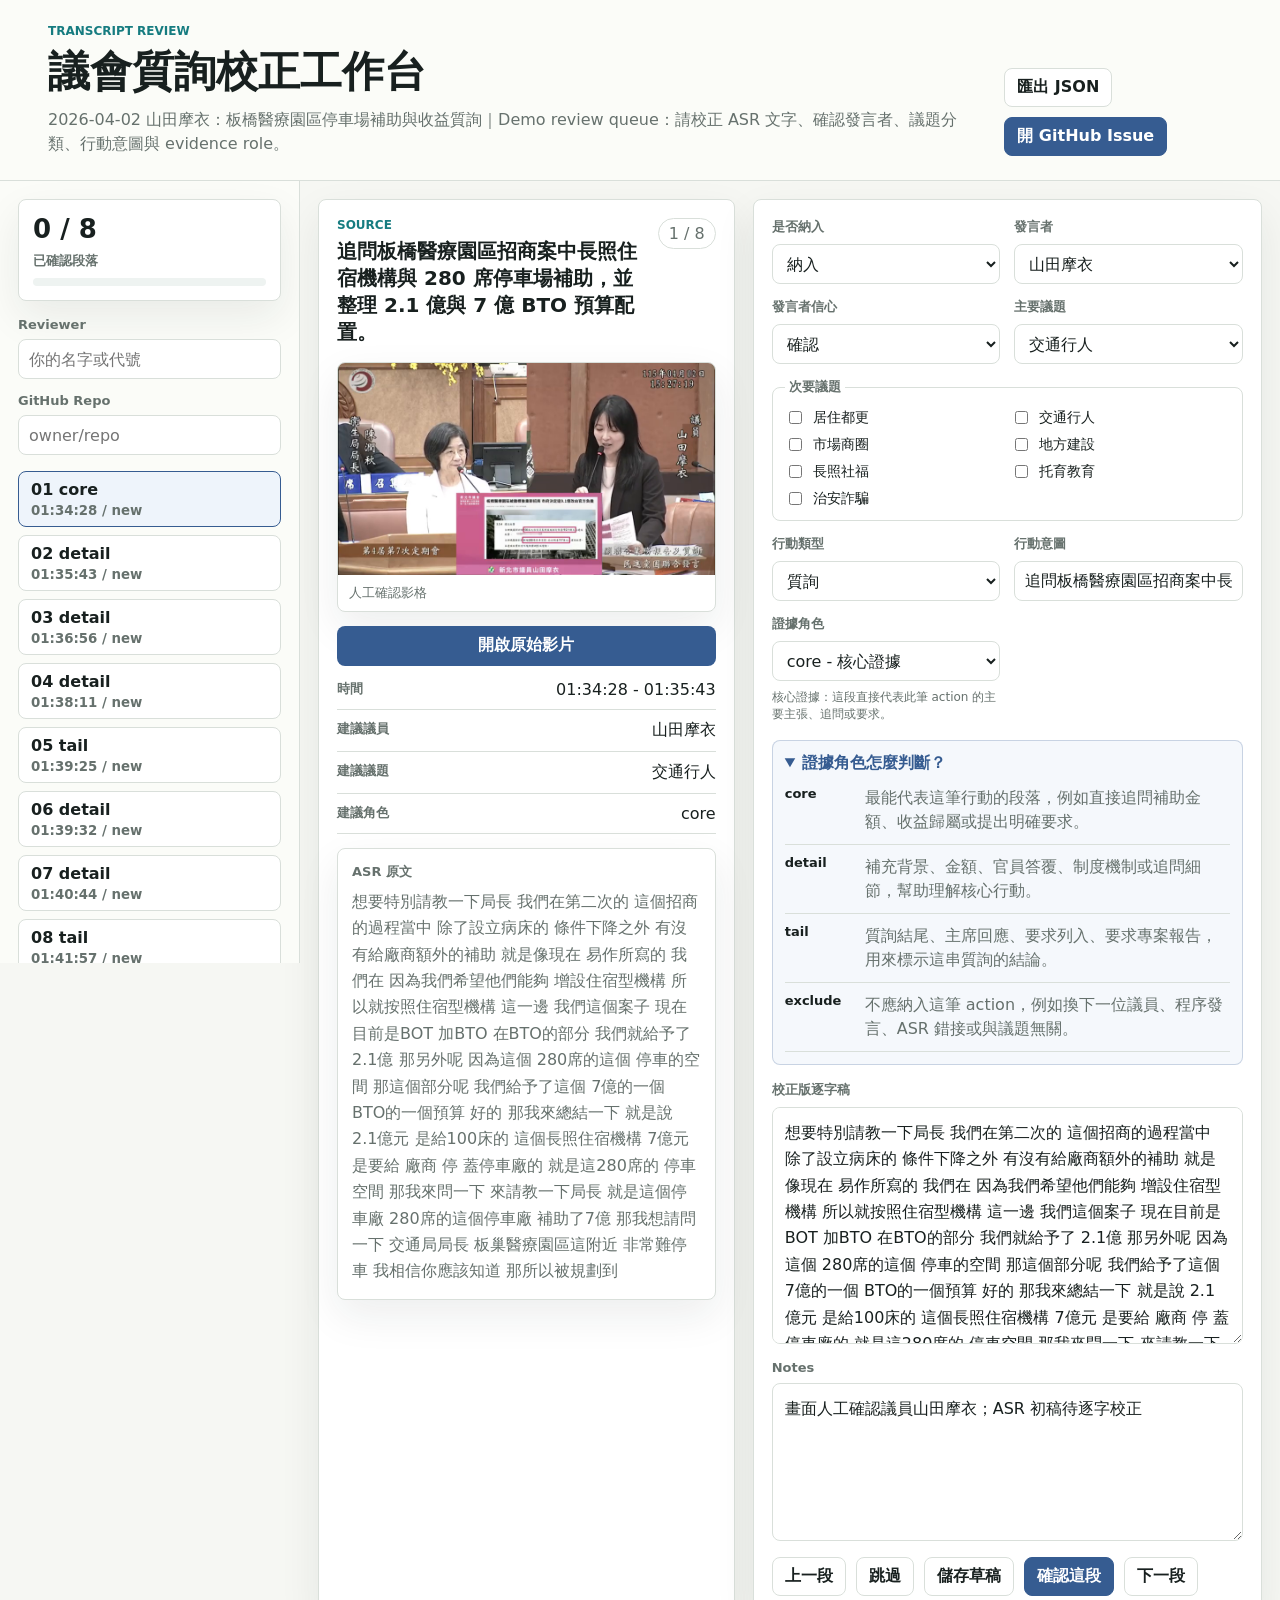
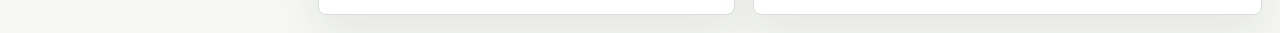
==== viewer/reviewer/review.html @ 39107750 "Prepare GitHub Pages demo" ====
<!doctype html>
<html lang="zh-Hant">
  <head>
    <meta charset="utf-8" />
    <meta name="viewport" content="width=device-width, initial-scale=1" />
    <title>議會質詢校正工作台</title>
    <link rel="stylesheet" href="./review.css" />
  </head>
  <body>
    <header class="review-header">
      <div>
        <p class="eyebrow">Transcript Review</p>
        <h1>議會質詢校正工作台</h1>
        <p id="queueMeta" class="meta-line">載入校正任務中...</p>
      </div>
      <div class="header-actions">
        <button id="exportJson" type="button">匯出 JSON</button>
        <button id="openIssue" type="button">開 GitHub Issue</button>
      </div>
    </header>

    <main class="review-shell">
      <aside class="queue-panel">
        <div class="progress-card">
          <strong id="progressText">0 / 0</strong>
          <span>已確認段落</span>
          <div class="progress-bar"><span id="progressBar"></span></div>
        </div>
        <label class="field-label" for="reviewerName">Reviewer</label>
        <input id="reviewerName" placeholder="你的名字或代號" />
        <label class="field-label" for="githubRepo">GitHub Repo</label>
        <input id="githubRepo" placeholder="owner/repo" />
        <div id="queueList" class="queue-list"></div>
      </aside>

      <section class="workbench" aria-label="校正表單">
        <section class="source-panel">
          <div class="section-heading">
            <div>
              <p class="eyebrow">Source</p>
              <h2 id="itemTitle">--</h2>
            </div>
            <span id="itemCounter" class="pill">--</span>
          </div>
          <div class="evidence-grid">
            <figure class="frame-card">
              <img id="evidenceFrame" alt="質詢影格" />
              <figcaption id="frameCaption">影格</figcaption>
            </figure>
            <div class="source-details">
              <a id="sourceLink" class="source-button" target="_blank" rel="noreferrer">開啟原始影片</a>
              <dl>
                <div>
                  <dt>時間</dt>
                  <dd id="timeRange">--</dd>
                </div>
                <div>
                  <dt>建議議員</dt>
                  <dd id="suggestedSpeaker">--</dd>
                </div>
                <div>
                  <dt>建議議題</dt>
                  <dd id="suggestedIssue">--</dd>
                </div>
                <div>
                  <dt>建議角色</dt>
                  <dd id="suggestedRole">--</dd>
                </div>
              </dl>
            </div>
          </div>
          <div class="asr-card">
            <div class="mini-heading">ASR 原文</div>
            <p id="asrText"></p>
          </div>
        </section>

        <section class="form-panel">
          <div class="form-grid">
            <label>
              <span>是否納入</span>
              <select id="includeStatus">
                <option value="include">納入</option>
                <option value="exclude">排除</option>
                <option value="uncertain">不確定</option>
              </select>
            </label>
            <label>
              <span>發言者</span>
              <select id="speakerId"></select>
            </label>
            <label>
              <span>發言者信心</span>
              <select id="speakerConfidence">
                <option value="confirmed">確認</option>
                <option value="likely">大致可信</option>
                <option value="uncertain">不確定</option>
              </select>
            </label>
            <label>
              <span>主要議題</span>
              <select id="primaryIssue"></select>
            </label>
            <fieldset>
              <legend>次要議題</legend>
              <div id="secondaryIssues" class="checkbox-grid"></div>
            </fieldset>
            <label>
              <span>行動類型</span>
              <select id="actionType">
                <option value="質詢">質詢</option>
                <option value="要求改善">要求改善</option>
                <option value="要求專案報告">要求專案報告</option>
                <option value="索取資料">索取資料</option>
                <option value="追蹤承諾">追蹤承諾</option>
                <option value="非行動">非行動</option>
              </select>
            </label>
            <label>
              <span>行動意圖</span>
              <input id="actionIntent" placeholder="例如：要求專案報告、追問收益歸屬" />
            </label>
            <label>
              <span>證據角色</span>
              <select id="evidenceRole">
                <option value="core">core - 核心證據</option>
                <option value="detail">detail - 補充細節</option>
                <option value="tail">tail - 收尾結論</option>
                <option value="exclude">exclude - 排除</option>
              </select>
              <small id="evidenceRoleHelp" class="field-help"></small>
            </label>
          </div>

          <details class="role-guide" open>
            <summary>證據角色怎麼判斷？</summary>
            <dl>
              <div>
                <dt>core</dt>
                <dd>最能代表這筆行動的段落，例如直接追問補助金額、收益歸屬或提出明確要求。</dd>
              </div>
              <div>
                <dt>detail</dt>
                <dd>補充背景、金額、官員答覆、制度機制或追問細節，幫助理解核心行動。</dd>
              </div>
              <div>
                <dt>tail</dt>
                <dd>質詢結尾、主席回應、要求列入、要求專案報告，用來標示這串質詢的結論。</dd>
              </div>
              <div>
                <dt>exclude</dt>
                <dd>不應納入這筆 action，例如換下一位議員、程序發言、ASR 錯接或與議題無關。</dd>
              </div>
            </dl>
          </details>

          <label class="textarea-label">
            <span>校正版逐字稿</span>
            <textarea id="correctedText" rows="8"></textarea>
          </label>
          <label class="textarea-label">
            <span>Notes</span>
            <textarea id="reviewNotes" rows="5" placeholder="請寫分類理由、疑義、是否需二次確認"></textarea>
          </label>

          <div class="form-actions">
            <button id="prevItem" type="button">上一段</button>
            <button id="skipItem" type="button">跳過</button>
            <button id="saveDraft" type="button">儲存草稿</button>
            <button id="confirmItem" class="primary" type="button">確認這段</button>
            <button id="nextItem" type="button">下一段</button>
          </div>
        </section>
      </section>
    </main>

    <script src="../data.js"></script>
    <script src="./review.js"></script>
  </body>
</html>
---- viewer/reviewer/review.css ----
:root {
  color-scheme: light;
  --bg: #f6f7f3;
  --surface: #ffffff;
  --surface-2: #eef3f1;
  --ink: #18201f;
  --muted: #66716d;
  --line: #d9dfda;
  --teal: #167c80;
  --blue: #365c91;
  --gold: #c98921;
  --green: #2f7d4f;
  --shadow: 0 16px 40px rgba(31, 43, 40, 0.08);
}

* {
  box-sizing: border-box;
}

body {
  margin: 0;
  background: var(--bg);
  color: var(--ink);
  font-family:
    Inter, ui-sans-serif, system-ui, -apple-system, BlinkMacSystemFont,
    "Segoe UI", "Noto Sans TC", sans-serif;
}

button,
input,
select,
textarea {
  font: inherit;
}

button {
  min-height: 38px;
  padding: 8px 12px;
  border: 1px solid var(--line);
  border-radius: 8px;
  background: var(--surface);
  color: var(--ink);
  cursor: pointer;
  font-weight: 780;
}

button:hover,
button:focus-visible {
  outline: 2px solid rgba(54, 92, 145, 0.28);
  outline-offset: 2px;
}

.primary,
.header-actions button:last-child {
  border-color: var(--blue);
  background: var(--blue);
  color: #fff;
}

.review-header {
  display: flex;
  align-items: end;
  justify-content: space-between;
  gap: 24px;
  padding: 24px clamp(18px, 4vw, 48px);
  border-bottom: 1px solid var(--line);
  background: #fbfcf8;
}

h1,
h2,
p {
  margin: 0;
}

h1 {
  font-size: clamp(26px, 4vw, 42px);
  letter-spacing: 0;
}

h2 {
  font-size: 20px;
  letter-spacing: 0;
}

.eyebrow {
  margin-bottom: 6px;
  color: var(--teal);
  font-size: 12px;
  font-weight: 850;
  letter-spacing: 0;
  text-transform: uppercase;
}

.meta-line {
  margin-top: 8px;
  color: var(--muted);
  line-height: 1.5;
}

.header-actions,
.form-actions {
  display: flex;
  flex-wrap: wrap;
  gap: 10px;
}

.review-shell {
  display: grid;
  grid-template-columns: 300px minmax(0, 1fr);
  min-height: calc(100vh - 118px);
}

.queue-panel {
  position: sticky;
  top: 0;
  align-self: start;
  height: calc(100vh - 118px);
  overflow: auto;
  padding: 18px;
  border-right: 1px solid var(--line);
  background: #fbfcf8;
}

.progress-card,
.source-panel,
.form-panel,
.asr-card,
.frame-card {
  border: 1px solid var(--line);
  border-radius: 8px;
  background: var(--surface);
  box-shadow: var(--shadow);
}

.progress-card {
  display: grid;
  gap: 8px;
  padding: 14px;
  margin-bottom: 16px;
}

.progress-card strong {
  font-size: 26px;
}

.progress-card span,
.field-label,
label span,
legend,
dt,
.mini-heading {
  color: var(--muted);
  font-size: 13px;
  font-weight: 800;
}

.field-help {
  color: var(--muted);
  font-size: 12px;
  line-height: 1.45;
}

.progress-bar {
  height: 8px;
  overflow: hidden;
  border-radius: 999px;
  background: var(--surface-2);
}

.progress-bar span {
  display: block;
  width: 0%;
  height: 100%;
  background: var(--green);
}

.field-label {
  display: block;
  margin: 14px 0 7px;
}

input,
select,
textarea {
  width: 100%;
  border: 1px solid var(--line);
  border-radius: 8px;
  background: #fff;
  color: var(--ink);
}

input,
select {
  min-height: 40px;
  padding: 8px 10px;
}

textarea {
  padding: 12px;
  line-height: 1.65;
  resize: vertical;
}

.queue-list {
  display: grid;
  gap: 8px;
  margin-top: 16px;
}

.queue-item {
  display: grid;
  gap: 4px;
  width: 100%;
  text-align: left;
}

.queue-item.active {
  border-color: var(--blue);
  background: #eef4fb;
}

.queue-item.done {
  border-color: rgba(47, 125, 79, 0.42);
}

.queue-item small {
  color: var(--muted);
}

.workbench {
  display: grid;
  grid-template-columns: minmax(320px, 0.9fr) minmax(380px, 1.1fr);
  gap: 18px;
  padding: 18px;
  min-width: 0;
}

.source-panel,
.form-panel {
  padding: 18px;
  min-width: 0;
}

.section-heading {
  display: flex;
  align-items: start;
  justify-content: space-between;
  gap: 14px;
  margin-bottom: 16px;
}

.pill {
  display: inline-flex;
  min-height: 30px;
  align-items: center;
  border: 1px solid var(--line);
  border-radius: 999px;
  padding: 5px 10px;
  color: var(--muted);
  white-space: nowrap;
}

.evidence-grid {
  display: grid;
  grid-template-columns: minmax(0, 1fr);
  gap: 14px;
}

.frame-card {
  margin: 0;
  overflow: hidden;
}

.frame-card img {
  display: block;
  width: 100%;
  aspect-ratio: 16 / 9;
  object-fit: cover;
  background: var(--surface-2);
}

.frame-card figcaption {
  padding: 9px 11px;
  color: var(--muted);
  font-size: 13px;
}

.source-details {
  display: grid;
  gap: 14px;
}

.source-button {
  display: inline-flex;
  align-items: center;
  justify-content: center;
  min-height: 40px;
  border-radius: 8px;
  background: var(--blue);
  color: #fff;
  font-weight: 850;
  text-decoration: none;
}

dl {
  display: grid;
  gap: 10px;
  margin: 0;
}

dl div {
  display: flex;
  justify-content: space-between;
  gap: 16px;
  padding-bottom: 10px;
  border-bottom: 1px solid var(--line);
}

dd {
  margin: 0;
  text-align: right;
}

.asr-card {
  margin-top: 14px;
  padding: 14px;
}

#asrText {
  margin-top: 8px;
  color: var(--muted);
  line-height: 1.65;
}

.form-grid {
  display: grid;
  grid-template-columns: repeat(2, minmax(0, 1fr));
  gap: 14px;
}

label,
fieldset,
.textarea-label {
  display: grid;
  gap: 8px;
}

fieldset {
  grid-column: 1 / -1;
  margin: 0;
  padding: 12px;
  border: 1px solid var(--line);
  border-radius: 8px;
}

legend {
  padding: 0 4px;
}

.checkbox-grid {
  display: grid;
  grid-template-columns: repeat(2, minmax(0, 1fr));
  gap: 8px;
}

.checkbox-grid label {
  display: flex;
  align-items: center;
  gap: 8px;
  color: var(--ink);
  font-size: 14px;
}

.checkbox-grid input {
  width: auto;
  min-height: 0;
}

.textarea-label {
  margin-top: 16px;
}

.role-guide {
  margin-top: 16px;
  padding: 12px;
  border: 1px solid rgba(54, 92, 145, 0.24);
  border-radius: 8px;
  background: #f5f8fc;
}

.role-guide summary {
  color: var(--blue);
  cursor: pointer;
  font-weight: 850;
}

.role-guide dl {
  margin-top: 12px;
}

.role-guide dl div {
  align-items: start;
}

.role-guide dt {
  flex: 0 0 64px;
  color: var(--ink);
}

.role-guide dd {
  color: var(--muted);
  line-height: 1.5;
  text-align: left;
}

.form-actions {
  margin-top: 16px;
}

@media (max-width: 980px) {
  .review-header,
  .review-shell,
  .workbench {
    display: block;
  }

  .queue-panel {
    position: static;
    height: auto;
    border-right: 0;
    border-bottom: 1px solid var(--line);
  }

  .workbench {
    padding: 14px;
  }

  .form-panel {
    margin-top: 14px;
  }
}
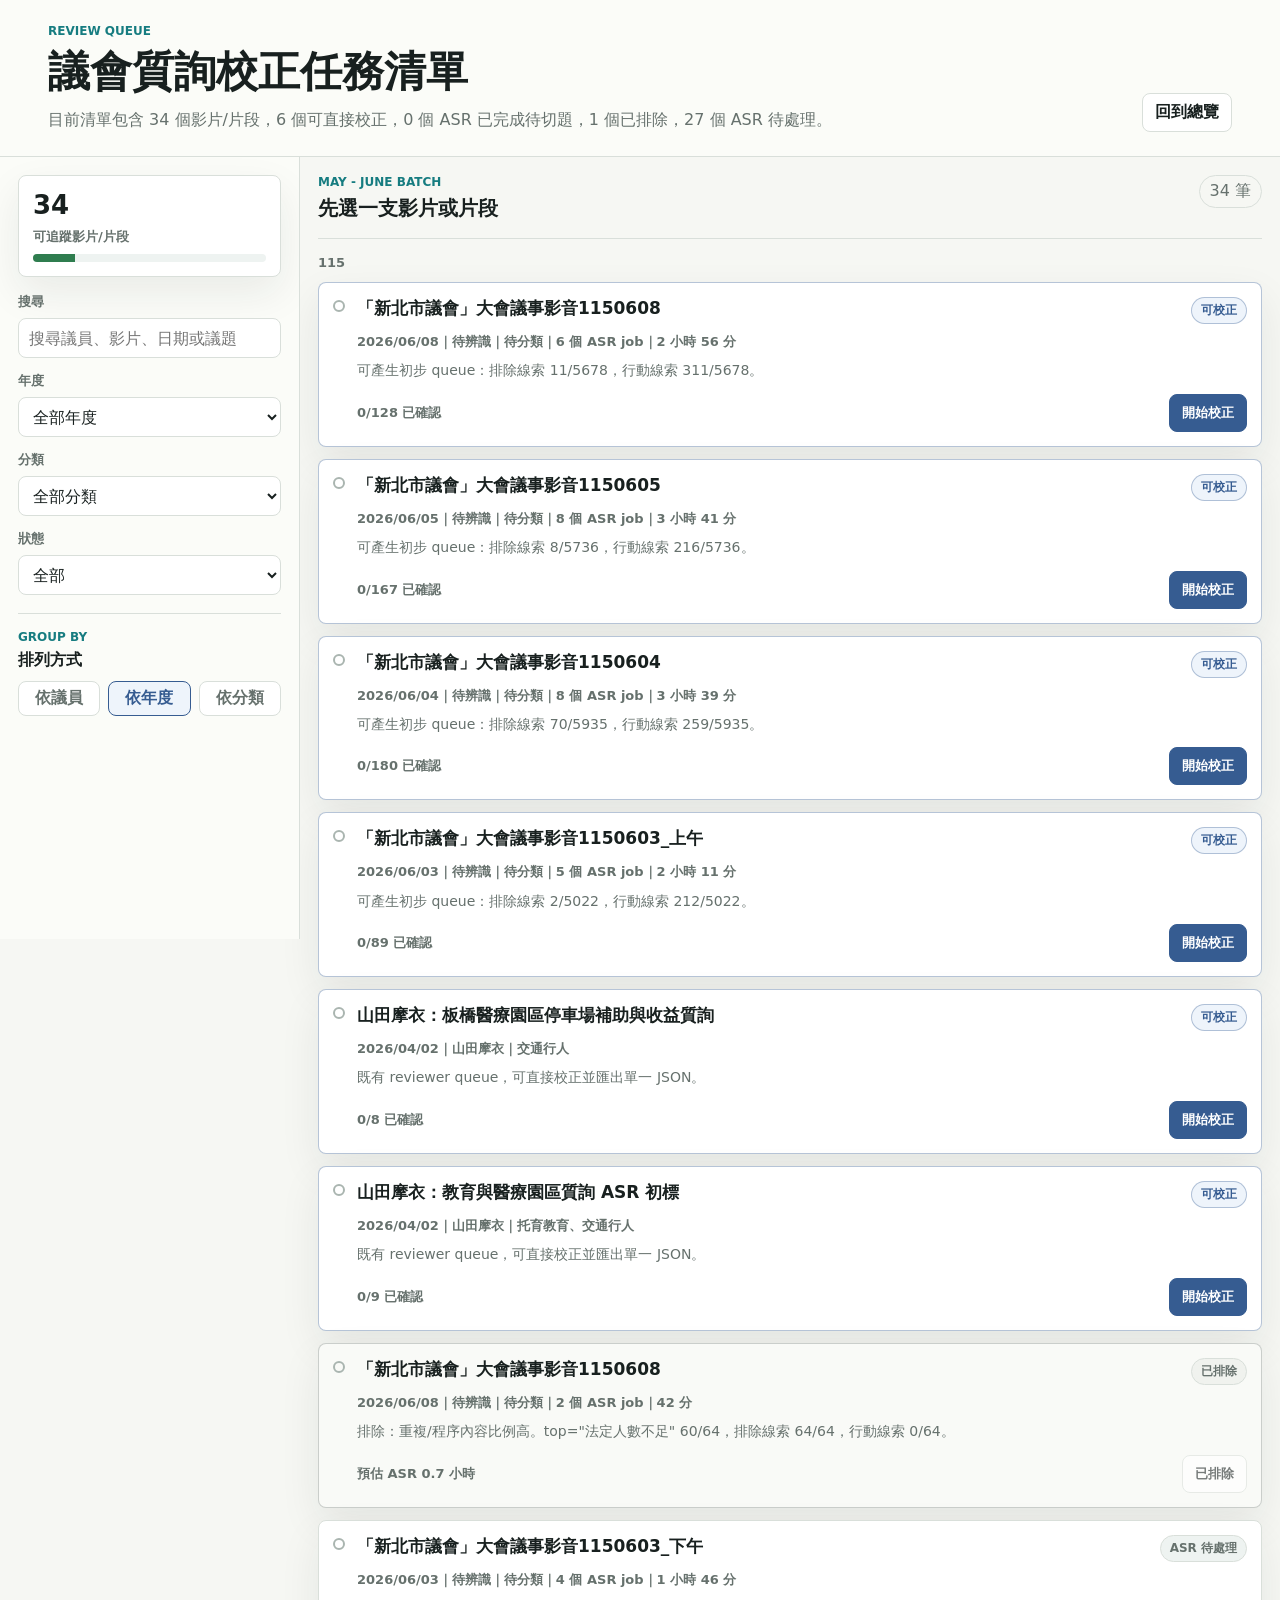
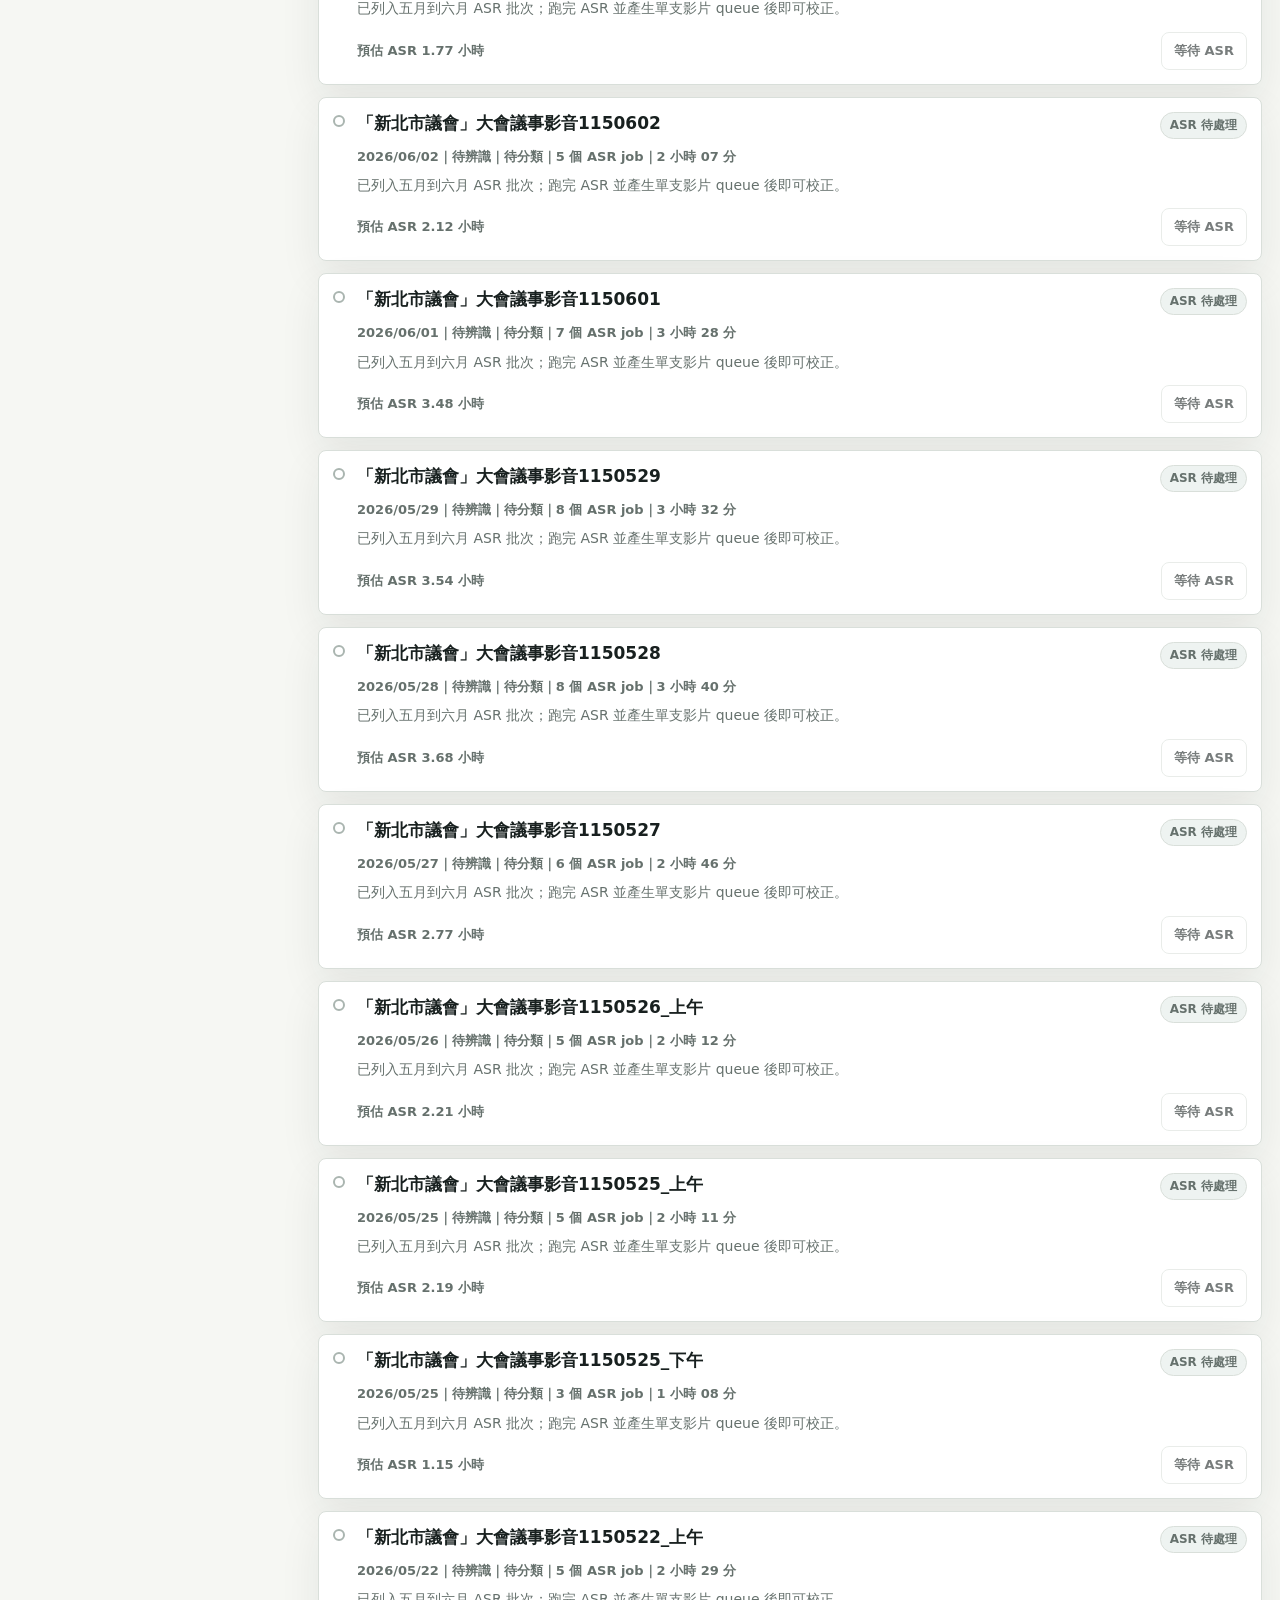
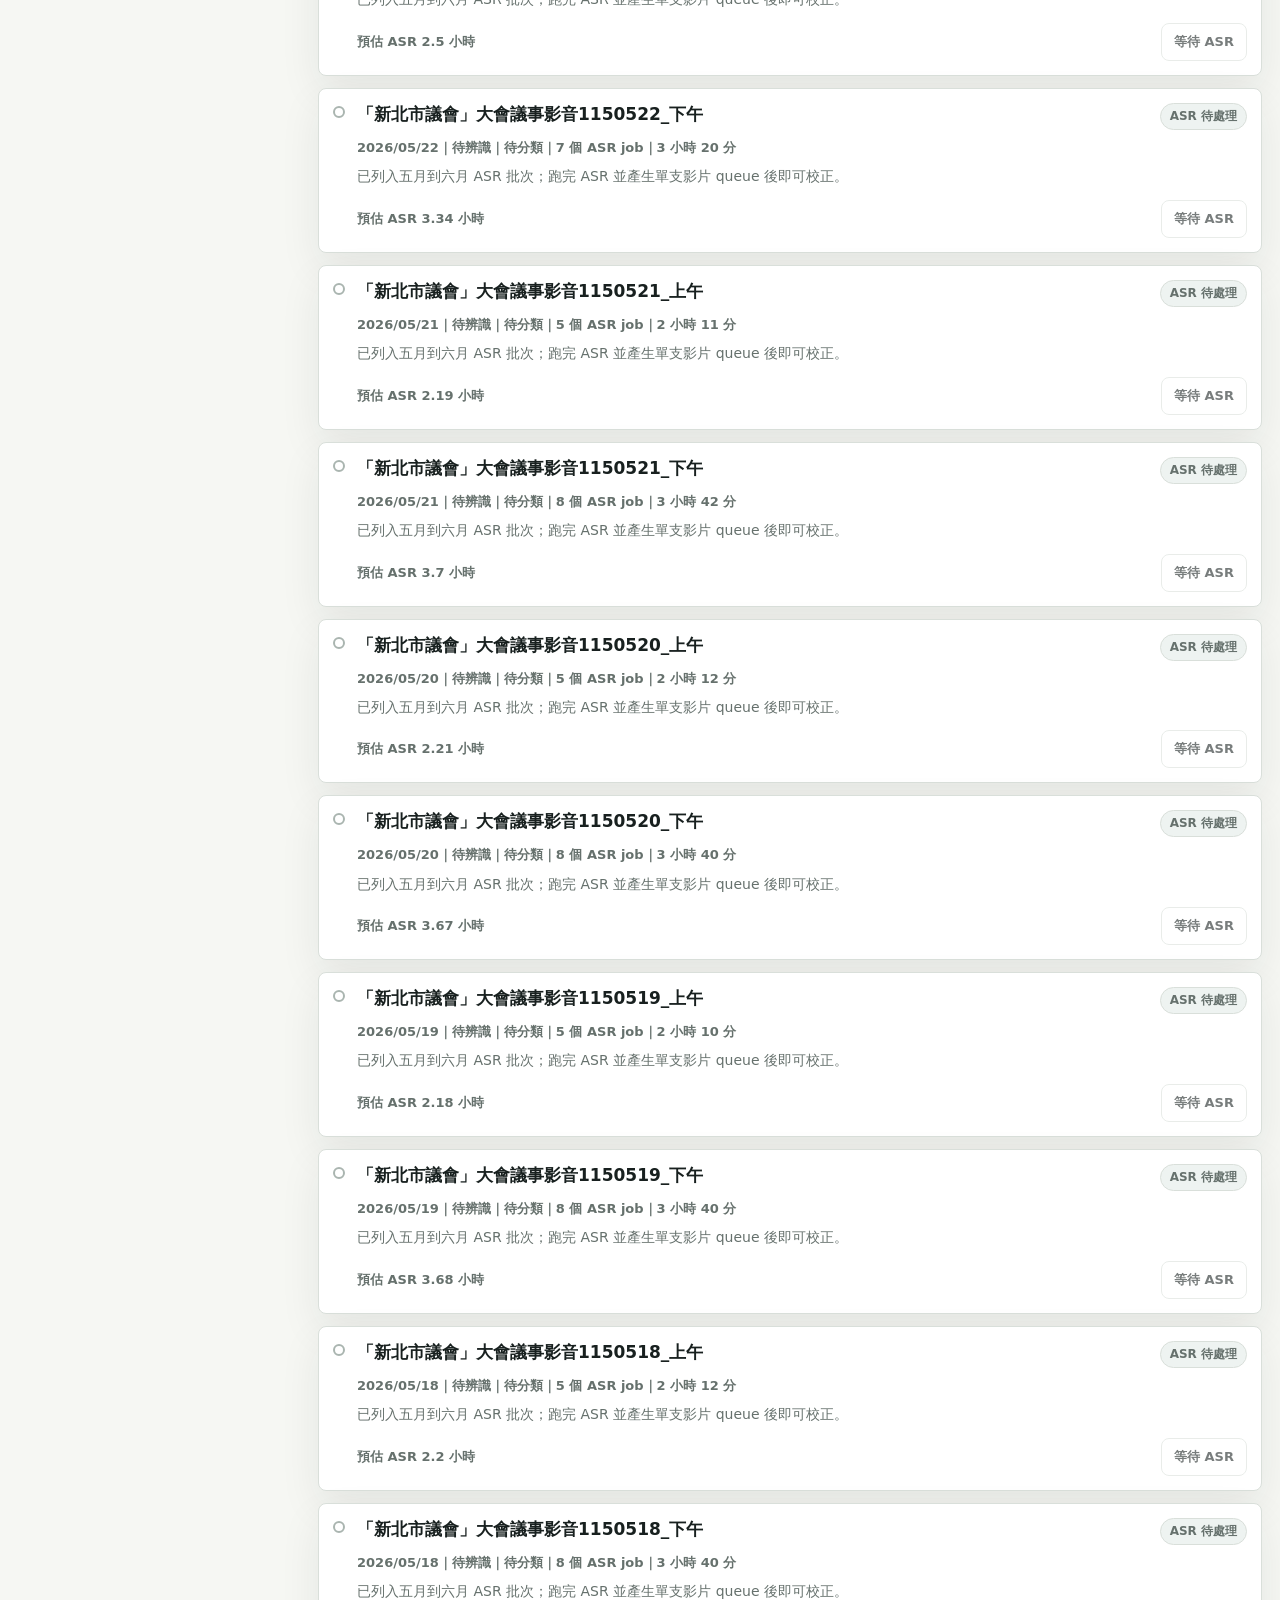
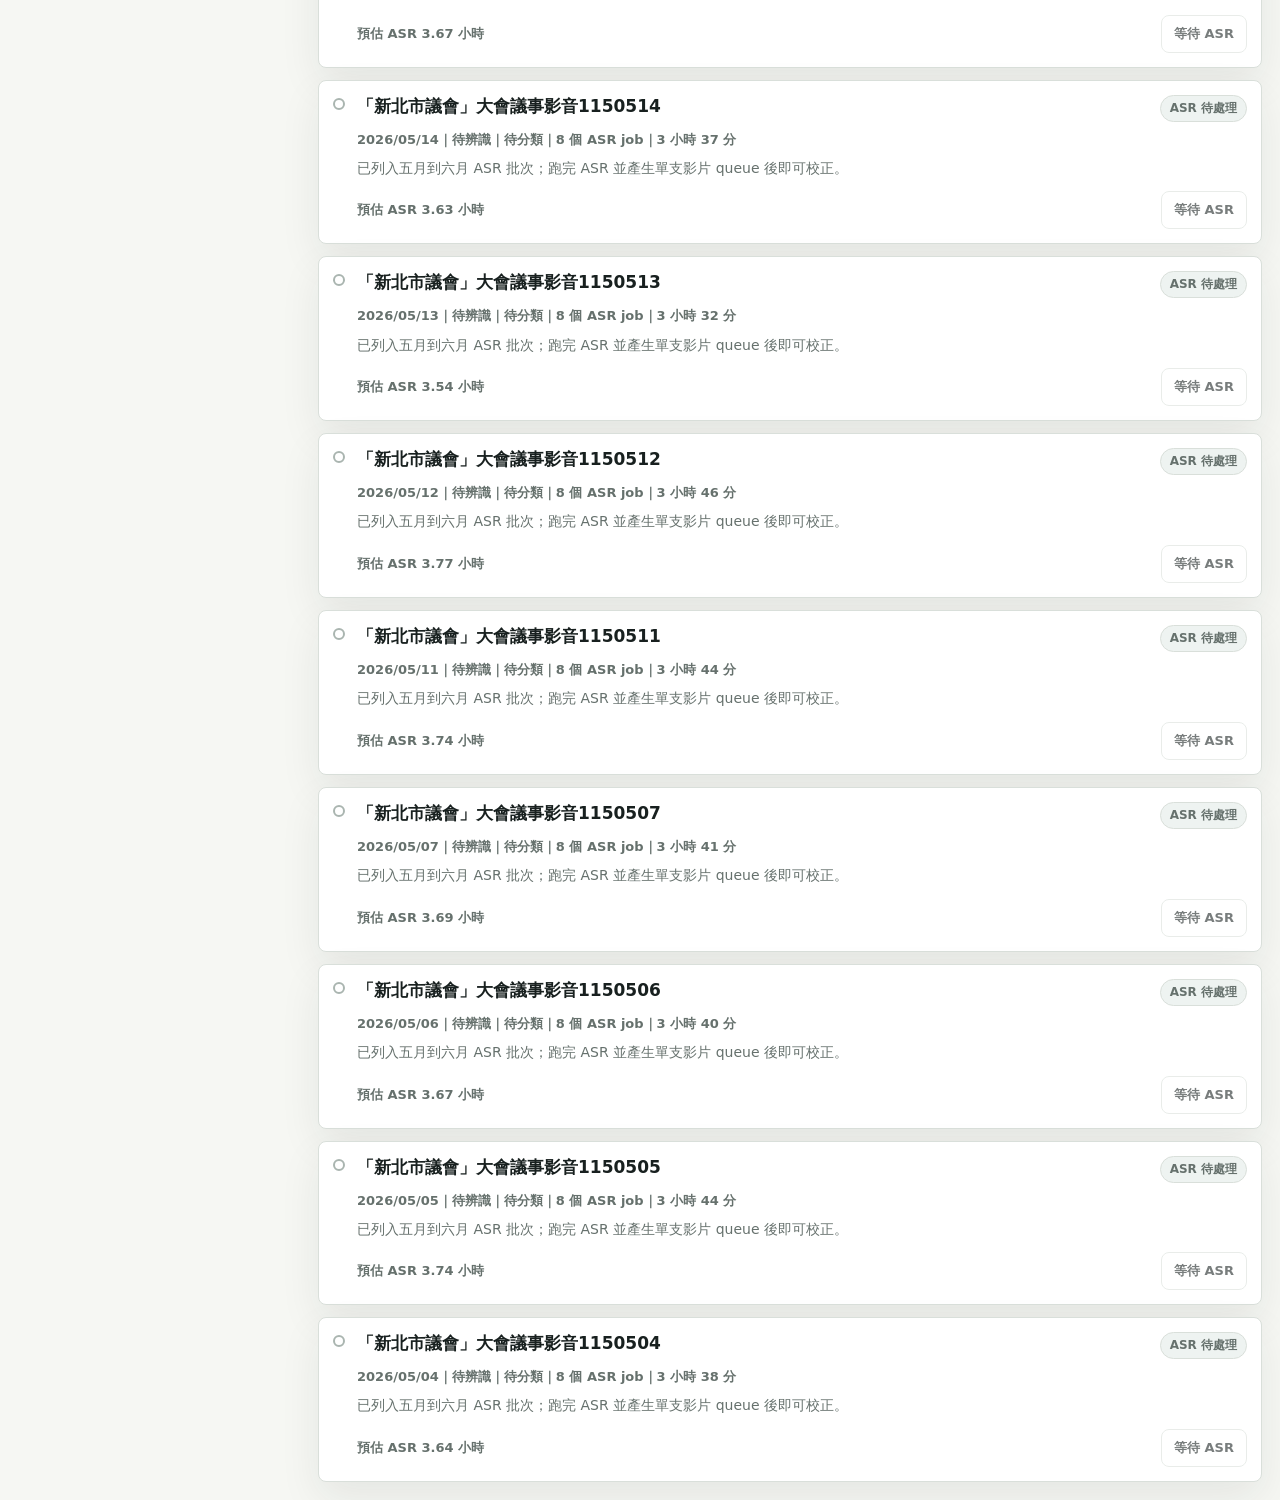
==== commit 9e9c67f2: "Add ASR reviewer workflow" ====
--- a/viewer/reviewer/review.html
+++ b/viewer/reviewer/review.html
@@ -3,178 +3,74 @@
   <head>
     <meta charset="utf-8" />
     <meta name="viewport" content="width=device-width, initial-scale=1" />
-    <title>議會質詢校正工作台</title>
+    <title>議會質詢校正任務清單</title>
     <link rel="stylesheet" href="./review.css" />
   </head>
   <body>
     <header class="review-header">
       <div>
-        <p class="eyebrow">Transcript Review</p>
-        <h1>議會質詢校正工作台</h1>
-        <p id="queueMeta" class="meta-line">載入校正任務中...</p>
+        <p class="eyebrow">Review Queue</p>
+        <h1>議會質詢校正任務清單</h1>
+        <p id="reviewHomeMeta" class="meta-line">載入影片與片段清單中...</p>
       </div>
       <div class="header-actions">
-        <button id="exportJson" type="button">匯出 JSON</button>
-        <button id="openIssue" type="button">開 GitHub Issue</button>
+        <a class="back-link" href="../index.html">回到總覽</a>
       </div>
     </header>
 
-    <main class="review-shell">
-      <aside class="queue-panel">
+    <main class="review-home-shell">
+      <aside class="review-home-panel">
         <div class="progress-card">
-          <strong id="progressText">0 / 0</strong>
-          <span>已確認段落</span>
-          <div class="progress-bar"><span id="progressBar"></span></div>
+          <strong id="targetCount">0</strong>
+          <span>可追蹤影片/片段</span>
+          <div class="progress-bar"><span id="readyBar"></span></div>
         </div>
-        <label class="field-label" for="reviewerName">Reviewer</label>
-        <input id="reviewerName" placeholder="你的名字或代號" />
-        <label class="field-label" for="githubRepo">GitHub Repo</label>
-        <input id="githubRepo" placeholder="owner/repo" />
-        <div id="queueList" class="queue-list"></div>
+
+        <label class="field-label" for="targetSearch">搜尋</label>
+        <input id="targetSearch" placeholder="搜尋議員、影片、日期或議題" />
+
+        <label class="field-label" for="yearFilter">年度</label>
+        <select id="yearFilter"></select>
+
+        <label class="field-label" for="issueFilter">分類</label>
+        <select id="issueFilter"></select>
+
+        <label class="field-label" for="statusFilter">狀態</label>
+        <select id="statusFilter">
+          <option value="all">全部</option>
+          <option value="ready">可校正</option>
+          <option value="draft">進行中</option>
+          <option value="done">已審閱</option>
+          <option value="excluded">已排除</option>
+          <option value="asr_waiting">ASR 待處理</option>
+        </select>
+
+        <section class="task-panel" aria-label="清單分組">
+          <div class="task-heading">
+            <p class="eyebrow">Group By</p>
+            <h2>排列方式</h2>
+          </div>
+          <div class="task-tabs three-tabs" role="group" aria-label="任務分組">
+            <button id="homeGroupByCouncilor" type="button">依議員</button>
+            <button id="homeGroupByYear" class="active" type="button">依年度</button>
+            <button id="homeGroupByIssue" type="button">依分類</button>
+          </div>
+        </section>
       </aside>
 
-      <section class="workbench" aria-label="校正表單">
-        <section class="source-panel">
-          <div class="section-heading">
-            <div>
-              <p class="eyebrow">Source</p>
-              <h2 id="itemTitle">--</h2>
-            </div>
-            <span id="itemCounter" class="pill">--</span>
+      <section class="target-workbench" aria-label="影片片段清單">
+        <div class="target-heading">
+          <div>
+            <p class="eyebrow">May - June Batch</p>
+            <h2>先選一支影片或片段</h2>
           </div>
-          <div class="evidence-grid">
-            <figure class="frame-card">
-              <img id="evidenceFrame" alt="質詢影格" />
-              <figcaption id="frameCaption">影格</figcaption>
-            </figure>
-            <div class="source-details">
-              <a id="sourceLink" class="source-button" target="_blank" rel="noreferrer">開啟原始影片</a>
-              <dl>
-                <div>
-                  <dt>時間</dt>
-                  <dd id="timeRange">--</dd>
-                </div>
-                <div>
-                  <dt>建議議員</dt>
-                  <dd id="suggestedSpeaker">--</dd>
-                </div>
-                <div>
-                  <dt>建議議題</dt>
-                  <dd id="suggestedIssue">--</dd>
-                </div>
-                <div>
-                  <dt>建議角色</dt>
-                  <dd id="suggestedRole">--</dd>
-                </div>
-              </dl>
-            </div>
-          </div>
-          <div class="asr-card">
-            <div class="mini-heading">ASR 原文</div>
-            <p id="asrText"></p>
-          </div>
-        </section>
-
-        <section class="form-panel">
-          <div class="form-grid">
-            <label>
-              <span>是否納入</span>
-              <select id="includeStatus">
-                <option value="include">納入</option>
-                <option value="exclude">排除</option>
-                <option value="uncertain">不確定</option>
-              </select>
-            </label>
-            <label>
-              <span>發言者</span>
-              <select id="speakerId"></select>
-            </label>
-            <label>
-              <span>發言者信心</span>
-              <select id="speakerConfidence">
-                <option value="confirmed">確認</option>
-                <option value="likely">大致可信</option>
-                <option value="uncertain">不確定</option>
-              </select>
-            </label>
-            <label>
-              <span>主要議題</span>
-              <select id="primaryIssue"></select>
-            </label>
-            <fieldset>
-              <legend>次要議題</legend>
-              <div id="secondaryIssues" class="checkbox-grid"></div>
-            </fieldset>
-            <label>
-              <span>行動類型</span>
-              <select id="actionType">
-                <option value="質詢">質詢</option>
-                <option value="要求改善">要求改善</option>
-                <option value="要求專案報告">要求專案報告</option>
-                <option value="索取資料">索取資料</option>
-                <option value="追蹤承諾">追蹤承諾</option>
-                <option value="非行動">非行動</option>
-              </select>
-            </label>
-            <label>
-              <span>行動意圖</span>
-              <input id="actionIntent" placeholder="例如：要求專案報告、追問收益歸屬" />
-            </label>
-            <label>
-              <span>證據角色</span>
-              <select id="evidenceRole">
-                <option value="core">core - 核心證據</option>
-                <option value="detail">detail - 補充細節</option>
-                <option value="tail">tail - 收尾結論</option>
-                <option value="exclude">exclude - 排除</option>
-              </select>
-              <small id="evidenceRoleHelp" class="field-help"></small>
-            </label>
-          </div>
-
-          <details class="role-guide" open>
-            <summary>證據角色怎麼判斷？</summary>
-            <dl>
-              <div>
-                <dt>core</dt>
-                <dd>最能代表這筆行動的段落，例如直接追問補助金額、收益歸屬或提出明確要求。</dd>
-              </div>
-              <div>
-                <dt>detail</dt>
-                <dd>補充背景、金額、官員答覆、制度機制或追問細節，幫助理解核心行動。</dd>
-              </div>
-              <div>
-                <dt>tail</dt>
-                <dd>質詢結尾、主席回應、要求列入、要求專案報告，用來標示這串質詢的結論。</dd>
-              </div>
-              <div>
-                <dt>exclude</dt>
-                <dd>不應納入這筆 action，例如換下一位議員、程序發言、ASR 錯接或與議題無關。</dd>
-              </div>
-            </dl>
-          </details>
-
-          <label class="textarea-label">
-            <span>校正版逐字稿</span>
-            <textarea id="correctedText" rows="8"></textarea>
-          </label>
-          <label class="textarea-label">
-            <span>Notes</span>
-            <textarea id="reviewNotes" rows="5" placeholder="請寫分類理由、疑義、是否需二次確認"></textarea>
-          </label>
-
-          <div class="form-actions">
-            <button id="prevItem" type="button">上一段</button>
-            <button id="skipItem" type="button">跳過</button>
-            <button id="saveDraft" type="button">儲存草稿</button>
-            <button id="confirmItem" class="primary" type="button">確認這段</button>
-            <button id="nextItem" type="button">下一段</button>
-          </div>
-        </section>
+          <span id="filteredCount" class="pill">--</span>
+        </div>
+        <div id="targetList" class="target-list"></div>
       </section>
     </main>
 
     <script src="../data.js"></script>
-    <script src="./review.js"></script>
+    <script src="./review-home.js"></script>
   </body>
 </html>
--- a/viewer/reviewer/review.css
+++ b/viewer/reviewer/review.css
@@ -44,17 +44,43 @@
   font-weight: 780;
 }
 
+.back-link,
+.target-action {
+  display: inline-flex;
+  min-height: 38px;
+  align-items: center;
+  justify-content: center;
+  border: 1px solid var(--line);
+  border-radius: 8px;
+  padding: 8px 12px;
+  background: var(--surface);
+  color: var(--ink);
+  font-weight: 780;
+  text-decoration: none;
+}
+
 button:hover,
-button:focus-visible {
+button:focus-visible,
+.back-link:hover,
+.back-link:focus-visible,
+.target-action:hover,
+.target-action:focus-visible {
   outline: 2px solid rgba(54, 92, 145, 0.28);
   outline-offset: 2px;
 }
 
 .primary,
-.header-actions button:last-child {
+.header-actions button:last-child,
+.target-action.primary {
   border-color: var(--blue);
   background: var(--blue);
   color: #fff;
+}
+
+button:disabled,
+.target-action[disabled] {
+  cursor: not-allowed;
+  opacity: 0.58;
 }
 
 .review-header {
@@ -126,7 +152,8 @@
 .source-panel,
 .form-panel,
 .asr-card,
-.frame-card {
+.frame-card,
+.video-card {
   border: 1px solid var(--line);
   border-radius: 8px;
   background: var(--surface);
@@ -202,10 +229,181 @@
   resize: vertical;
 }
 
+.reviewer-dialog {
+  width: min(440px, calc(100vw - 32px));
+  border: 1px solid var(--line);
+  border-radius: 10px;
+  padding: 0;
+  background: var(--surface);
+  color: var(--ink);
+  box-shadow: 0 24px 70px rgba(24, 32, 31, 0.22);
+}
+
+.reviewer-dialog::backdrop {
+  background: rgba(24, 32, 31, 0.38);
+}
+
+.reviewer-dialog form {
+  display: grid;
+  gap: 16px;
+  padding: 22px;
+}
+
+.reviewer-dialog h2 {
+  font-size: 22px;
+}
+
+.dialog-copy {
+  color: var(--muted);
+  line-height: 1.55;
+}
+
 .queue-list {
   display: grid;
   gap: 8px;
   margin-top: 16px;
+}
+
+.queue-batch-card {
+  display: grid;
+  gap: 10px;
+  padding: 10px;
+  border: 1px solid rgba(54, 92, 145, 0.24);
+  border-radius: 8px;
+  background: #eef4fb;
+}
+
+.queue-batch-card strong {
+  display: block;
+  color: var(--blue);
+  font-size: 14px;
+}
+
+.queue-batch-card span {
+  display: block;
+  margin-top: 3px;
+  color: var(--muted);
+  font-size: 12px;
+  font-weight: 780;
+  line-height: 1.45;
+}
+
+.queue-batch-actions {
+  display: grid;
+  grid-template-columns: repeat(2, minmax(0, 1fr));
+  gap: 8px;
+}
+
+.queue-batch-actions button {
+  min-height: 34px;
+  padding: 6px 8px;
+}
+
+.queue-batch-items {
+  display: grid;
+  gap: 8px;
+}
+
+.task-panel {
+  margin-top: 18px;
+  padding-top: 16px;
+  border-top: 1px solid var(--line);
+}
+
+.task-heading {
+  margin-bottom: 10px;
+}
+
+.task-heading h2 {
+  font-size: 16px;
+}
+
+.task-tabs {
+  display: grid;
+  grid-template-columns: repeat(2, minmax(0, 1fr));
+  gap: 8px;
+  margin-bottom: 12px;
+}
+
+.task-tabs.three-tabs {
+  grid-template-columns: repeat(3, minmax(0, 1fr));
+}
+
+.task-tabs button {
+  min-height: 34px;
+  padding: 6px 8px;
+  color: var(--muted);
+}
+
+.task-tabs button.active {
+  border-color: var(--blue);
+  background: #eef4fb;
+  color: var(--blue);
+}
+
+.task-list {
+  display: grid;
+  gap: 12px;
+}
+
+.task-group {
+  display: grid;
+  gap: 7px;
+}
+
+.task-group-title {
+  color: var(--muted);
+  font-size: 12px;
+  font-weight: 850;
+}
+
+.task-item {
+  display: grid;
+  grid-template-columns: auto minmax(0, 1fr);
+  gap: 9px;
+  width: 100%;
+  min-height: 0;
+  padding: 9px;
+  text-align: left;
+}
+
+.task-item.active {
+  border-color: var(--blue);
+  background: #eef4fb;
+}
+
+.task-dot {
+  width: 12px;
+  height: 12px;
+  margin-top: 3px;
+  border: 2px solid #aab5b0;
+  border-radius: 999px;
+  background: transparent;
+}
+
+.task-dot.done {
+  border-color: var(--green);
+  background: var(--green);
+}
+
+.task-dot.draft {
+  border-color: var(--gold);
+  background: var(--gold);
+}
+
+.task-title {
+  overflow: hidden;
+  color: var(--ink);
+  font-size: 13px;
+  font-weight: 800;
+  line-height: 1.35;
+  text-overflow: ellipsis;
+}
+
+.task-meta {
+  margin-top: 4px;
+  color: var(--muted);
+  font-size: 12px;
 }
 
 .queue-item {
@@ -234,6 +432,163 @@
   gap: 18px;
   padding: 18px;
   min-width: 0;
+}
+
+.review-home-shell {
+  display: grid;
+  grid-template-columns: 300px minmax(0, 1fr);
+  min-height: calc(100vh - 118px);
+}
+
+.review-home-panel {
+  position: sticky;
+  top: 0;
+  align-self: start;
+  height: calc(100vh - 118px);
+  overflow: auto;
+  padding: 18px;
+  border-right: 1px solid var(--line);
+  background: #fbfcf8;
+}
+
+.target-workbench {
+  padding: 18px;
+  min-width: 0;
+}
+
+.target-heading {
+  display: flex;
+  align-items: start;
+  justify-content: space-between;
+  gap: 14px;
+  margin-bottom: 16px;
+  padding-bottom: 16px;
+  border-bottom: 1px solid var(--line);
+}
+
+.target-list,
+.target-group {
+  display: grid;
+  gap: 12px;
+}
+
+.target-group + .target-group {
+  margin-top: 18px;
+}
+
+.target-group-title {
+  color: var(--muted);
+  font-size: 13px;
+  font-weight: 850;
+}
+
+.target-item {
+  display: grid;
+  grid-template-columns: auto minmax(0, 1fr);
+  gap: 12px;
+  padding: 14px;
+  border: 1px solid var(--line);
+  border-radius: 8px;
+  background: var(--surface);
+  box-shadow: var(--shadow);
+}
+
+.target-item.ready {
+  border-color: rgba(54, 92, 145, 0.36);
+}
+
+.target-item.done {
+  border-color: rgba(47, 125, 79, 0.42);
+}
+
+.target-item.excluded {
+  border-color: rgba(102, 113, 109, 0.32);
+  background: #f9faf7;
+}
+
+.target-main {
+  display: grid;
+  gap: 8px;
+  min-width: 0;
+}
+
+.target-title-row {
+  display: flex;
+  align-items: start;
+  justify-content: space-between;
+  gap: 12px;
+}
+
+.target-title-row h3 {
+  margin: 0;
+  font-size: 17px;
+  line-height: 1.35;
+  letter-spacing: 0;
+}
+
+.target-status {
+  flex: 0 0 auto;
+  border: 1px solid var(--line);
+  border-radius: 999px;
+  padding: 4px 9px;
+  color: var(--muted);
+  font-size: 12px;
+  font-weight: 850;
+  white-space: nowrap;
+}
+
+.target-status.ready {
+  border-color: rgba(54, 92, 145, 0.34);
+  background: #eef4fb;
+  color: var(--blue);
+}
+
+.target-status.draft {
+  border-color: rgba(201, 137, 33, 0.34);
+  background: #fff7e8;
+  color: #8f620f;
+}
+
+.target-status.done {
+  border-color: rgba(47, 125, 79, 0.34);
+  background: #eef8f1;
+  color: var(--green);
+}
+
+.target-status.asr-waiting {
+  background: var(--surface-2);
+}
+
+.target-status.excluded {
+  background: #f0f2ee;
+  color: var(--muted);
+}
+
+.target-meta,
+.target-notes,
+.empty-state {
+  color: var(--muted);
+  line-height: 1.55;
+}
+
+.target-meta {
+  font-size: 13px;
+  font-weight: 760;
+}
+
+.target-notes {
+  font-size: 14px;
+}
+
+.target-footer {
+  display: flex;
+  align-items: center;
+  justify-content: space-between;
+  gap: 14px;
+  padding-top: 4px;
+  color: var(--muted);
+  font-size: 13px;
+  font-weight: 800;
 }
 
 .source-panel,
@@ -267,15 +622,29 @@
   gap: 14px;
 }
 
+.video-card,
 .frame-card {
   margin: 0;
   overflow: hidden;
 }
 
+.embed-wrap {
+  position: relative;
+  aspect-ratio: 16 / 9;
+  overflow: hidden;
+  background: var(--surface-2);
+}
+
+.embed-wrap iframe,
 .frame-card img {
   display: block;
   width: 100%;
+  height: 100%;
+  border: 0;
   aspect-ratio: 16 / 9;
+}
+
+.frame-card img {
   object-fit: cover;
   background: var(--surface-2);
 }
@@ -284,6 +653,30 @@
   padding: 9px 11px;
   color: var(--muted);
   font-size: 13px;
+}
+
+.embed-wrap .frame-card {
+  height: 100%;
+  border: 0;
+  border-radius: 0;
+  box-shadow: none;
+}
+
+.embed-wrap .frame-card img {
+  height: calc(100% - 36px);
+}
+
+.video-actions {
+  display: grid;
+  grid-template-columns: repeat(2, minmax(0, 1fr));
+  gap: 8px;
+  padding: 10px;
+  border-top: 1px solid var(--line);
+  background: #fbfcf8;
+}
+
+.video-actions button {
+  min-width: 0;
 }
 
 .source-details {
@@ -381,7 +774,8 @@
   margin-top: 16px;
 }
 
-.role-guide {
+.role-guide,
+.quality-guide {
   margin-top: 16px;
   padding: 12px;
   border: 1px solid rgba(54, 92, 145, 0.24);
@@ -389,26 +783,40 @@
   background: #f5f8fc;
 }
 
-.role-guide summary {
+.quality-guide {
+  background: #fbf7ed;
+  border-color: rgba(201, 137, 33, 0.28);
+}
+
+.role-guide summary,
+.quality-guide summary {
   color: var(--blue);
   cursor: pointer;
   font-weight: 850;
 }
 
-.role-guide dl {
+.quality-guide summary {
+  color: #8f620f;
+}
+
+.role-guide dl,
+.quality-guide dl {
   margin-top: 12px;
 }
 
-.role-guide dl div {
+.role-guide dl div,
+.quality-guide dl div {
   align-items: start;
 }
 
-.role-guide dt {
+.role-guide dt,
+.quality-guide dt {
   flex: 0 0 64px;
   color: var(--ink);
 }
 
-.role-guide dd {
+.role-guide dd,
+.quality-guide dd {
   color: var(--muted);
   line-height: 1.5;
   text-align: left;
@@ -421,22 +829,30 @@
 @media (max-width: 980px) {
   .review-header,
   .review-shell,
+  .review-home-shell,
   .workbench {
     display: block;
   }
 
-  .queue-panel {
+  .queue-panel,
+  .review-home-panel {
     position: static;
     height: auto;
     border-right: 0;
     border-bottom: 1px solid var(--line);
   }
 
-  .workbench {
+  .workbench,
+  .target-workbench {
     padding: 14px;
   }
 
   .form-panel {
     margin-top: 14px;
   }
-}
+
+  .target-title-row,
+  .target-footer {
+    display: grid;
+  }
+}
